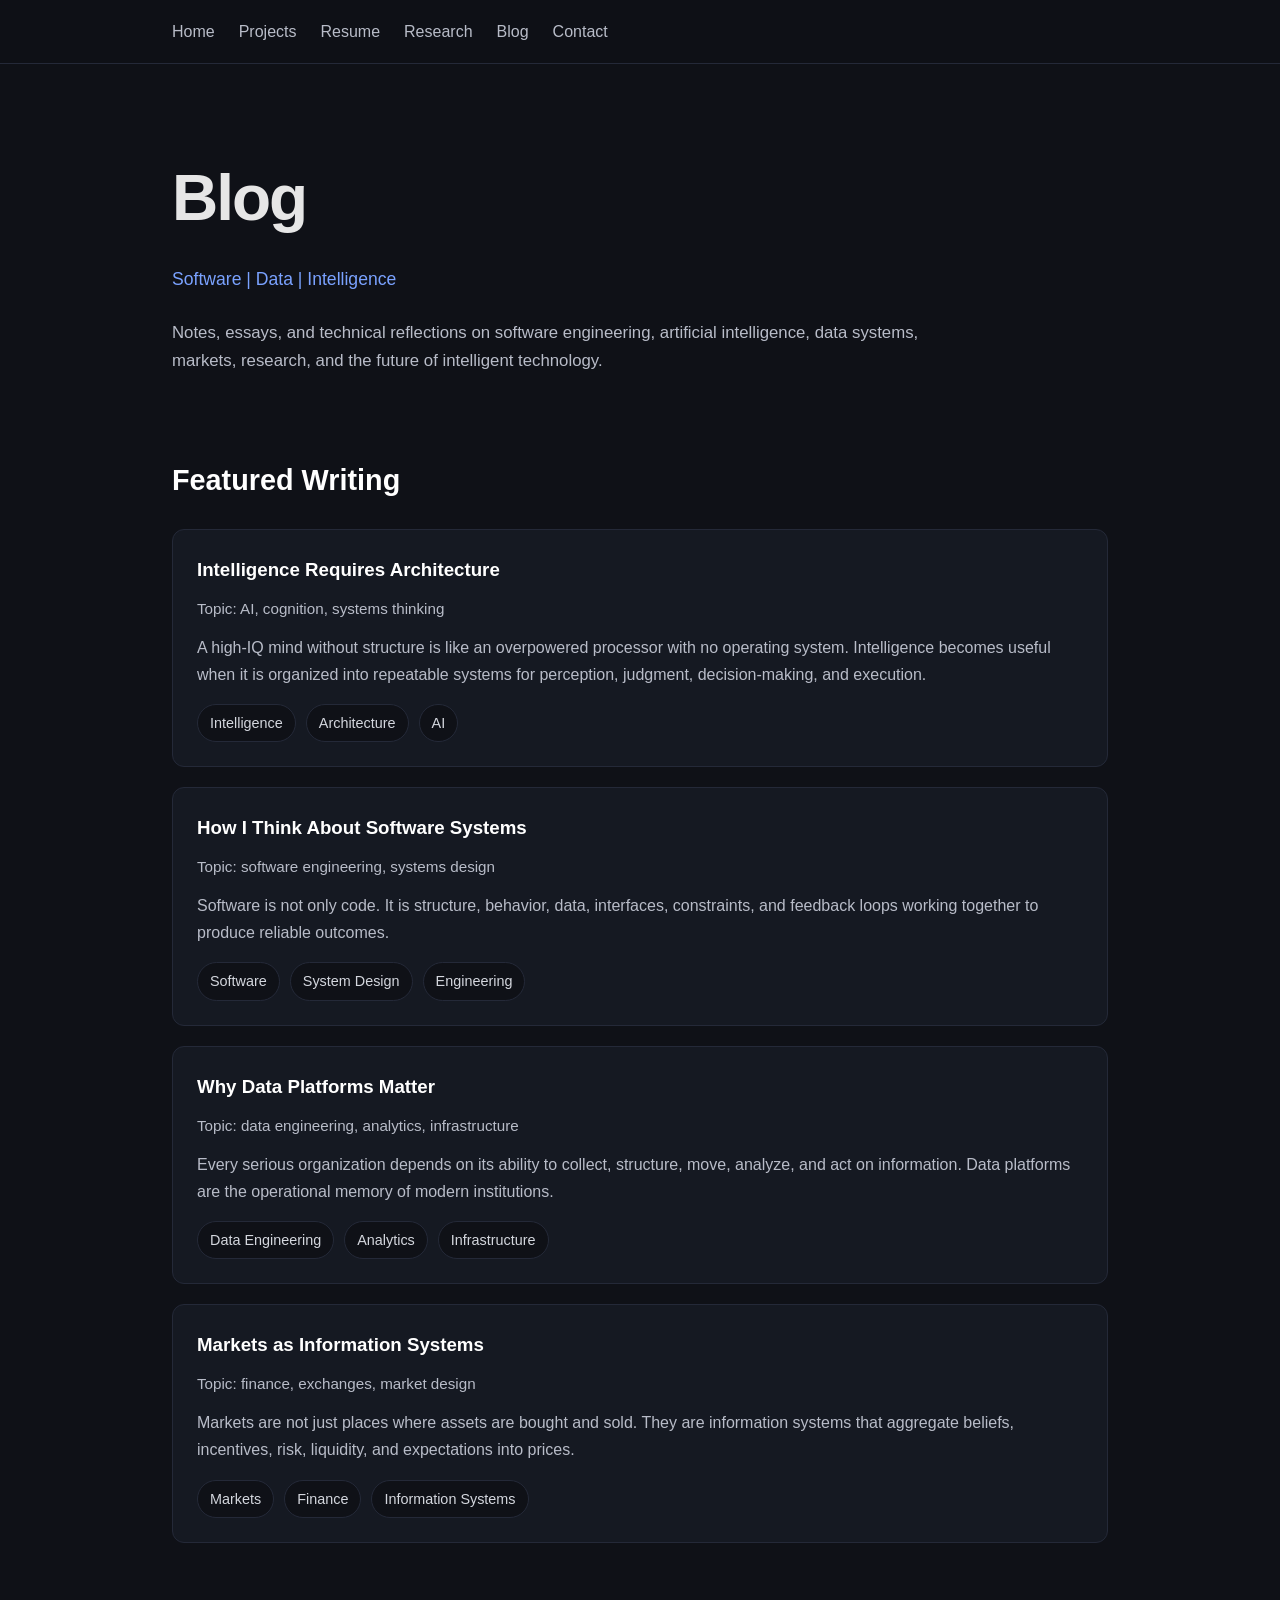
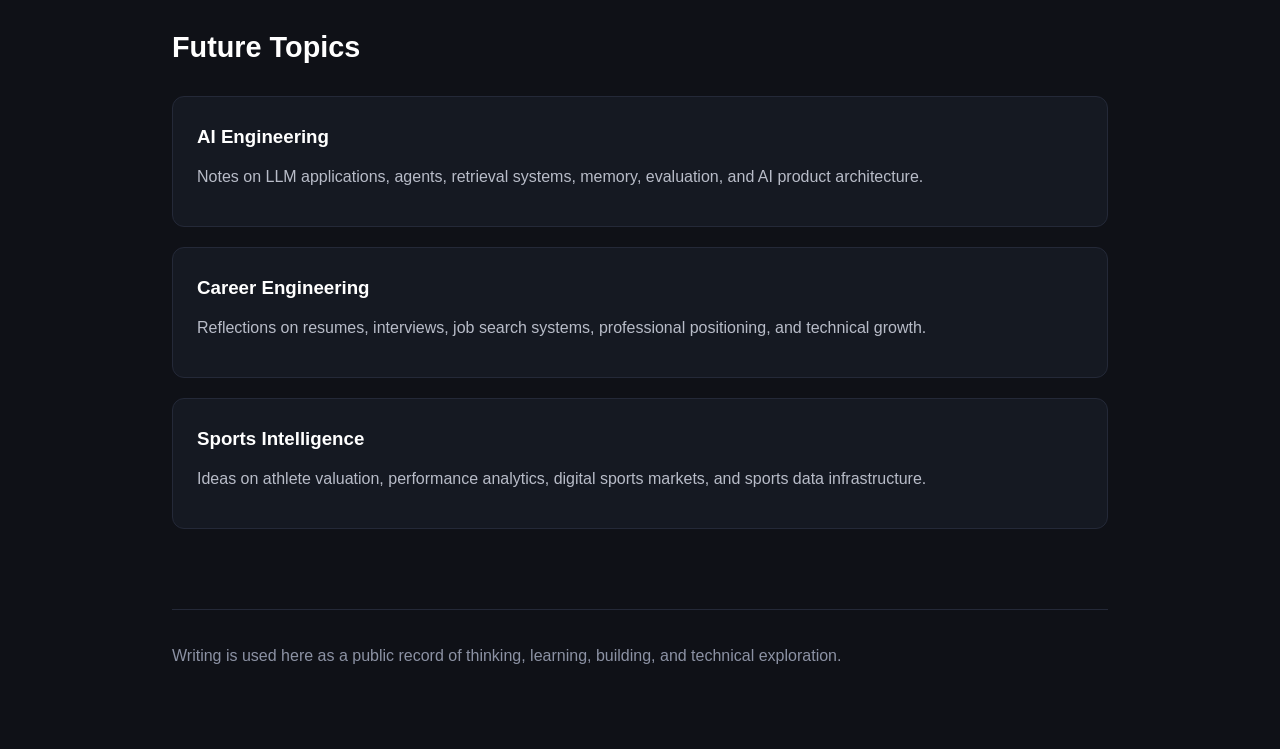
==== blog.html @ 07bf83c1 "Commit" ====
<!DOCTYPE html>
<html lang="en">
<head>
    <meta charset="UTF-8">
    <meta name="viewport" content="width=device-width, initial-scale=1.0">
    <title>Blog | Chase Scallons</title>

    <style>
        * {
            margin: 0;
            padding: 0;
            box-sizing: border-box;
        }

        html {
            scroll-behavior: smooth;
        }

        body {
            background-color: #0f1117;
            color: #e6e6e6;
            font-family: Inter, Arial, sans-serif;
            line-height: 1.7;
        }

        nav {
            position: sticky;
            top: 0;
            background-color: rgba(15,17,23,0.95);
            backdrop-filter: blur(10px);
            border-bottom: 1px solid #242938;
            z-index: 100;
        }

        .nav-container {
            max-width: 1000px;
            margin: auto;
            padding: 18px 32px;
            display: flex;
            gap: 24px;
            flex-wrap: wrap;
        }

        .nav-container a {
            color: #b8bcc8;
            text-decoration: none;
        }

        .nav-container a:hover {
            color: #7aa2ff;
        }

        .container {
            max-width: 1000px;
            margin: auto;
            padding: 80px 32px;
        }

        h1 {
            font-size: 4rem;
            font-weight: 700;
            letter-spacing: -2px;
        }

        .headline {
            color: #7aa2ff;
            font-size: 1.1rem;
            margin-top: 12px;
            margin-bottom: 24px;
            font-weight: 500;
        }

        .intro {
            color: #b8bcc8;
            max-width: 800px;
            font-size: 1.05rem;
        }

        section {
            margin-top: 80px;
        }

        h2 {
            font-size: 1.8rem;
            margin-bottom: 24px;
            color: white;
        }

        .post {
            background: #151922;
            border: 1px solid #242938;
            border-radius: 12px;
            padding: 24px;
            margin-bottom: 20px;
        }

        .post h3 {
            margin-bottom: 10px;
            color: white;
        }

        .post p {
            color: #b8bcc8;
            margin-bottom: 12px;
        }

        .meta {
            color: #8c92a4;
            font-size: 0.95rem;
        }

        .tags {
            display: flex;
            flex-wrap: wrap;
            gap: 10px;
            margin-top: 16px;
        }

        .tag {
            padding: 6px 12px;
            border-radius: 999px;
            background: #0f1117;
            border: 1px solid #242938;
            color: #d4d7de;
            font-size: 0.9rem;
        }

        footer {
            margin-top: 80px;
            border-top: 1px solid #242938;
            padding-top: 32px;
            color: #8c92a4;
        }

        @media (max-width: 768px) {
            h1 {
                font-size: 2.8rem;
            }

            .container {
                padding: 48px 24px;
            }
        }
    </style>
</head>
<body>

<nav>
    <div class="nav-container">
        <a href="index.html">Home</a>
        <a href="projects.html">Projects</a>
        <a href="resume.html">Resume</a>
        <a href="research.html">Research</a>
        <a href="blog.html">Blog</a>
        <a href="contact.html">Contact</a>
    </div>
</nav>

<div class="container">

    <header>
        <h1>Blog</h1>

        <p class="headline">
            Software | Data | Intelligence
        </p>

        <p class="intro">
            Notes, essays, and technical reflections on software engineering,
            artificial intelligence, data systems, markets, research,
            and the future of intelligent technology.
        </p>
    </header>

    <section>
        <h2>Featured Writing</h2>

        <div class="post">
            <h3>Intelligence Requires Architecture</h3>

            <p class="meta">
                Topic: AI, cognition, systems thinking
            </p>

            <p>
                A high-IQ mind without structure is like an overpowered processor
                with no operating system. Intelligence becomes useful when it is
                organized into repeatable systems for perception, judgment,
                decision-making, and execution.
            </p>

            <div class="tags">
                <span class="tag">Intelligence</span>
                <span class="tag">Architecture</span>
                <span class="tag">AI</span>
            </div>
        </div>

        <div class="post">
            <h3>How I Think About Software Systems</h3>

            <p class="meta">
                Topic: software engineering, systems design
            </p>

            <p>
                Software is not only code. It is structure, behavior, data,
                interfaces, constraints, and feedback loops working together
                to produce reliable outcomes.
            </p>

            <div class="tags">
                <span class="tag">Software</span>
                <span class="tag">System Design</span>
                <span class="tag">Engineering</span>
            </div>
        </div>

        <div class="post">
            <h3>Why Data Platforms Matter</h3>

            <p class="meta">
                Topic: data engineering, analytics, infrastructure
            </p>

            <p>
                Every serious organization depends on its ability to collect,
                structure, move, analyze, and act on information. Data platforms
                are the operational memory of modern institutions.
            </p>

            <div class="tags">
                <span class="tag">Data Engineering</span>
                <span class="tag">Analytics</span>
                <span class="tag">Infrastructure</span>
            </div>
        </div>

        <div class="post">
            <h3>Markets as Information Systems</h3>

            <p class="meta">
                Topic: finance, exchanges, market design
            </p>

            <p>
                Markets are not just places where assets are bought and sold.
                They are information systems that aggregate beliefs, incentives,
                risk, liquidity, and expectations into prices.
            </p>

            <div class="tags">
                <span class="tag">Markets</span>
                <span class="tag">Finance</span>
                <span class="tag">Information Systems</span>
            </div>
        </div>
    </section>

    <section>
        <h2>Future Topics</h2>

        <div class="post">
            <h3>AI Engineering</h3>
            <p>
                Notes on LLM applications, agents, retrieval systems,
                memory, evaluation, and AI product architecture.
            </p>
        </div>

        <div class="post">
            <h3>Career Engineering</h3>
            <p>
                Reflections on resumes, interviews, job search systems,
                professional positioning, and technical growth.
            </p>
        </div>

        <div class="post">
            <h3>Sports Intelligence</h3>
            <p>
                Ideas on athlete valuation, performance analytics,
                digital sports markets, and sports data infrastructure.
            </p>
        </div>
    </section>

    <footer>
        <p>
            Writing is used here as a public record of thinking,
            learning, building, and technical exploration.
        </p>
    </footer>

</div>

</body>
</html>
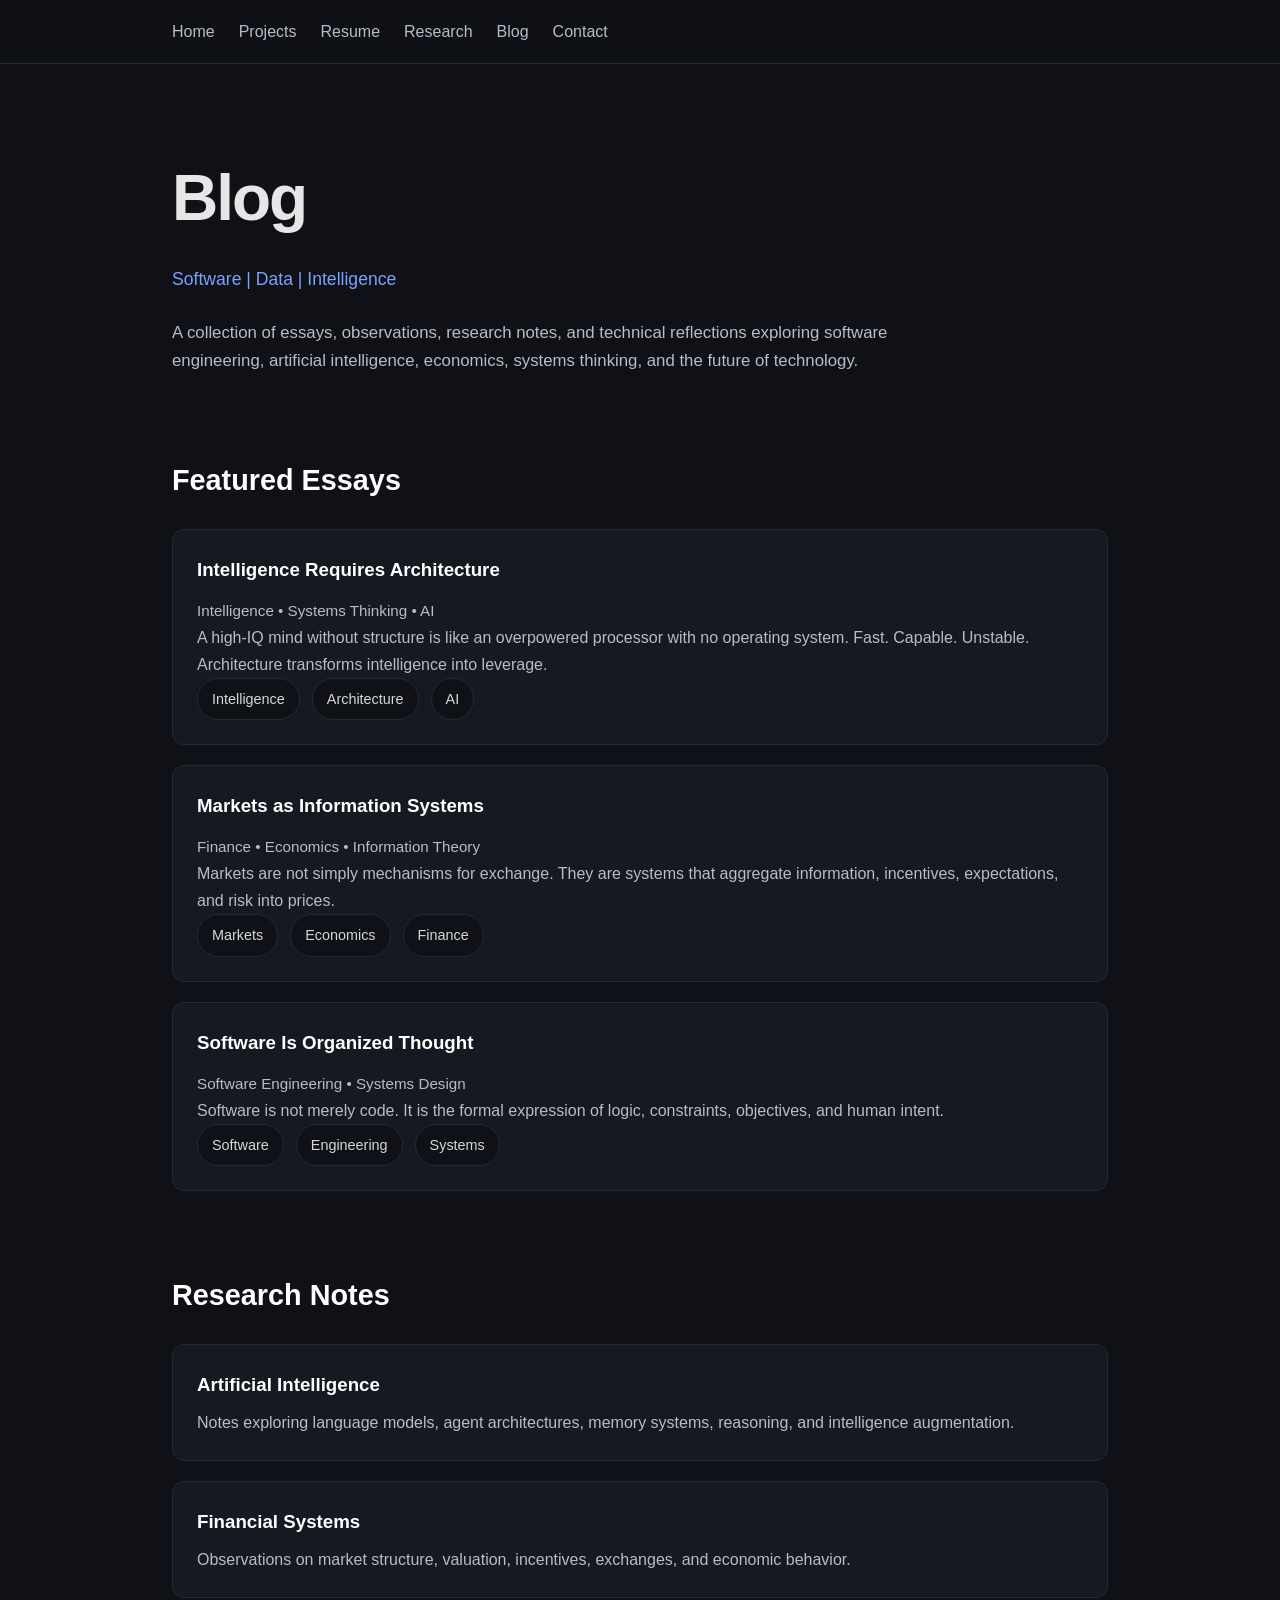
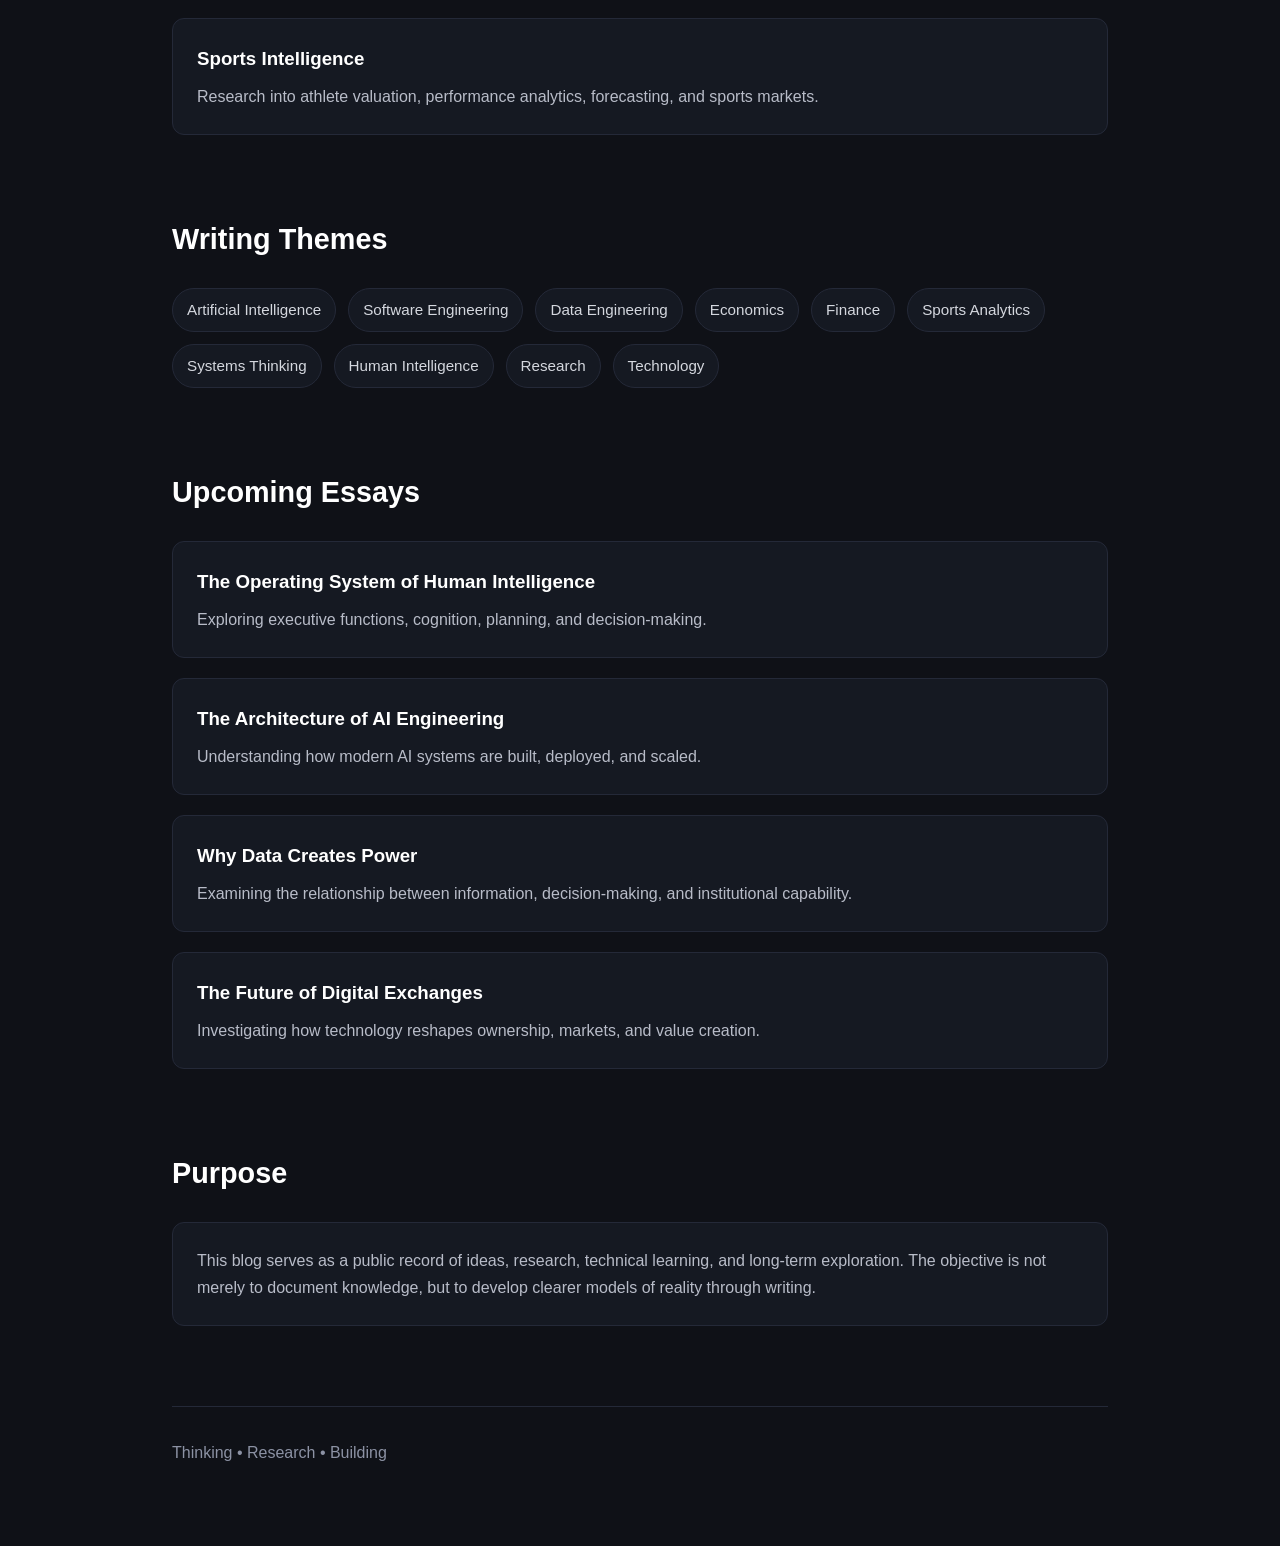
==== commit 09c21681: "Commit rebuild" ====
--- a/blog.html
+++ b/blog.html
@@ -5,160 +5,29 @@
     <meta name="viewport" content="width=device-width, initial-scale=1.0">
     <title>Blog | Chase Scallons</title>
 
-    <style>
-        * {
-            margin: 0;
-            padding: 0;
-            box-sizing: border-box;
-        }
-
-        html {
-            scroll-behavior: smooth;
-        }
-
-        body {
-            background-color: #0f1117;
-            color: #e6e6e6;
-            font-family: Inter, Arial, sans-serif;
-            line-height: 1.7;
-        }
-
-        nav {
-            position: sticky;
-            top: 0;
-            background-color: rgba(15,17,23,0.95);
-            backdrop-filter: blur(10px);
-            border-bottom: 1px solid #242938;
-            z-index: 100;
-        }
-
-        .nav-container {
-            max-width: 1000px;
-            margin: auto;
-            padding: 18px 32px;
-            display: flex;
-            gap: 24px;
-            flex-wrap: wrap;
-        }
-
-        .nav-container a {
-            color: #b8bcc8;
-            text-decoration: none;
-        }
-
-        .nav-container a:hover {
-            color: #7aa2ff;
-        }
-
-        .container {
-            max-width: 1000px;
-            margin: auto;
-            padding: 80px 32px;
-        }
-
-        h1 {
-            font-size: 4rem;
-            font-weight: 700;
-            letter-spacing: -2px;
-        }
-
-        .headline {
-            color: #7aa2ff;
-            font-size: 1.1rem;
-            margin-top: 12px;
-            margin-bottom: 24px;
-            font-weight: 500;
-        }
-
-        .intro {
-            color: #b8bcc8;
-            max-width: 800px;
-            font-size: 1.05rem;
-        }
-
-        section {
-            margin-top: 80px;
-        }
-
-        h2 {
-            font-size: 1.8rem;
-            margin-bottom: 24px;
-            color: white;
-        }
-
-        .post {
-            background: #151922;
-            border: 1px solid #242938;
-            border-radius: 12px;
-            padding: 24px;
-            margin-bottom: 20px;
-        }
-
-        .post h3 {
-            margin-bottom: 10px;
-            color: white;
-        }
-
-        .post p {
-            color: #b8bcc8;
-            margin-bottom: 12px;
-        }
-
-        .meta {
-            color: #8c92a4;
-            font-size: 0.95rem;
-        }
-
-        .tags {
-            display: flex;
-            flex-wrap: wrap;
-            gap: 10px;
-            margin-top: 16px;
-        }
-
-        .tag {
-            padding: 6px 12px;
-            border-radius: 999px;
-            background: #0f1117;
-            border: 1px solid #242938;
-            color: #d4d7de;
-            font-size: 0.9rem;
-        }
-
-        footer {
-            margin-top: 80px;
-            border-top: 1px solid #242938;
-            padding-top: 32px;
-            color: #8c92a4;
-        }
-
-        @media (max-width: 768px) {
-            h1 {
-                font-size: 2.8rem;
-            }
-
-            .container {
-                padding: 48px 24px;
-            }
-        }
-    </style>
+    <meta name="description" content="Essays, research notes, and technical reflections on software, data, intelligence, engineering, finance, and emerging technologies.">
+
+    <link rel="stylesheet" href="assets/css/style.css">
 </head>
 <body>
 
 <nav>
     <div class="nav-container">
+
         <a href="index.html">Home</a>
         <a href="projects.html">Projects</a>
         <a href="resume.html">Resume</a>
         <a href="research.html">Research</a>
         <a href="blog.html">Blog</a>
         <a href="contact.html">Contact</a>
+
     </div>
 </nav>
 
 <div class="container">
 
     <header>
+
         <h1>Blog</h1>
 
         <p class="headline">
@@ -166,130 +35,246 @@
         </p>
 
         <p class="intro">
-            Notes, essays, and technical reflections on software engineering,
-            artificial intelligence, data systems, markets, research,
-            and the future of intelligent technology.
+            A collection of essays, observations,
+            research notes, and technical reflections
+            exploring software engineering,
+            artificial intelligence,
+            economics,
+            systems thinking,
+            and the future of technology.
         </p>
+
     </header>
 
     <section>
-        <h2>Featured Writing</h2>
-
-        <div class="post">
+
+        <h2>Featured Essays</h2>
+
+        <div class="post">
+
             <h3>Intelligence Requires Architecture</h3>
 
             <p class="meta">
-                Topic: AI, cognition, systems thinking
-            </p>
-
-            <p>
-                A high-IQ mind without structure is like an overpowered processor
-                with no operating system. Intelligence becomes useful when it is
-                organized into repeatable systems for perception, judgment,
-                decision-making, and execution.
+                Intelligence • Systems Thinking • AI
+            </p>
+
+            <p>
+                A high-IQ mind without structure is like an overpowered
+                processor with no operating system.
+                Fast. Capable. Unstable.
+                Architecture transforms intelligence into leverage.
             </p>
 
             <div class="tags">
+
                 <span class="tag">Intelligence</span>
                 <span class="tag">Architecture</span>
                 <span class="tag">AI</span>
+
             </div>
-        </div>
-
-        <div class="post">
-            <h3>How I Think About Software Systems</h3>
+
+        </div>
+
+        <div class="post">
+
+            <h3>Markets as Information Systems</h3>
 
             <p class="meta">
-                Topic: software engineering, systems design
-            </p>
-
-            <p>
-                Software is not only code. It is structure, behavior, data,
-                interfaces, constraints, and feedback loops working together
-                to produce reliable outcomes.
+                Finance • Economics • Information Theory
+            </p>
+
+            <p>
+                Markets are not simply mechanisms for exchange.
+                They are systems that aggregate information,
+                incentives, expectations, and risk into prices.
             </p>
 
             <div class="tags">
+
+                <span class="tag">Markets</span>
+                <span class="tag">Economics</span>
+                <span class="tag">Finance</span>
+
+            </div>
+
+        </div>
+
+        <div class="post">
+
+            <h3>Software Is Organized Thought</h3>
+
+            <p class="meta">
+                Software Engineering • Systems Design
+            </p>
+
+            <p>
+                Software is not merely code.
+                It is the formal expression of logic,
+                constraints, objectives,
+                and human intent.
+            </p>
+
+            <div class="tags">
+
                 <span class="tag">Software</span>
-                <span class="tag">System Design</span>
                 <span class="tag">Engineering</span>
+                <span class="tag">Systems</span>
+
             </div>
-        </div>
-
-        <div class="post">
-            <h3>Why Data Platforms Matter</h3>
-
-            <p class="meta">
-                Topic: data engineering, analytics, infrastructure
-            </p>
-
-            <p>
-                Every serious organization depends on its ability to collect,
-                structure, move, analyze, and act on information. Data platforms
-                are the operational memory of modern institutions.
-            </p>
-
-            <div class="tags">
-                <span class="tag">Data Engineering</span>
-                <span class="tag">Analytics</span>
-                <span class="tag">Infrastructure</span>
-            </div>
-        </div>
-
-        <div class="post">
-            <h3>Markets as Information Systems</h3>
-
-            <p class="meta">
-                Topic: finance, exchanges, market design
-            </p>
-
-            <p>
-                Markets are not just places where assets are bought and sold.
-                They are information systems that aggregate beliefs, incentives,
-                risk, liquidity, and expectations into prices.
-            </p>
-
-            <div class="tags">
-                <span class="tag">Markets</span>
-                <span class="tag">Finance</span>
-                <span class="tag">Information Systems</span>
-            </div>
-        </div>
-    </section>
-
-    <section>
-        <h2>Future Topics</h2>
-
-        <div class="post">
-            <h3>AI Engineering</h3>
-            <p>
-                Notes on LLM applications, agents, retrieval systems,
-                memory, evaluation, and AI product architecture.
-            </p>
-        </div>
-
-        <div class="post">
-            <h3>Career Engineering</h3>
-            <p>
-                Reflections on resumes, interviews, job search systems,
-                professional positioning, and technical growth.
-            </p>
-        </div>
-
-        <div class="post">
+
+        </div>
+
+    </section>
+
+    <section>
+
+        <h2>Research Notes</h2>
+
+        <div class="post">
+
+            <h3>Artificial Intelligence</h3>
+
+            <p>
+                Notes exploring language models,
+                agent architectures,
+                memory systems,
+                reasoning,
+                and intelligence augmentation.
+            </p>
+
+        </div>
+
+        <div class="post">
+
+            <h3>Financial Systems</h3>
+
+            <p>
+                Observations on market structure,
+                valuation,
+                incentives,
+                exchanges,
+                and economic behavior.
+            </p>
+
+        </div>
+
+        <div class="post">
+
             <h3>Sports Intelligence</h3>
-            <p>
-                Ideas on athlete valuation, performance analytics,
-                digital sports markets, and sports data infrastructure.
-            </p>
-        </div>
+
+            <p>
+                Research into athlete valuation,
+                performance analytics,
+                forecasting,
+                and sports markets.
+            </p>
+
+        </div>
+
+    </section>
+
+    <section>
+
+        <h2>Writing Themes</h2>
+
+        <div class="skills">
+
+            <span class="skill">Artificial Intelligence</span>
+            <span class="skill">Software Engineering</span>
+            <span class="skill">Data Engineering</span>
+            <span class="skill">Economics</span>
+            <span class="skill">Finance</span>
+            <span class="skill">Sports Analytics</span>
+            <span class="skill">Systems Thinking</span>
+            <span class="skill">Human Intelligence</span>
+            <span class="skill">Research</span>
+            <span class="skill">Technology</span>
+
+        </div>
+
+    </section>
+
+    <section>
+
+        <h2>Upcoming Essays</h2>
+
+        <div class="post">
+
+            <h3>The Operating System of Human Intelligence</h3>
+
+            <p>
+                Exploring executive functions,
+                cognition,
+                planning,
+                and decision-making.
+            </p>
+
+        </div>
+
+        <div class="post">
+
+            <h3>The Architecture of AI Engineering</h3>
+
+            <p>
+                Understanding how modern AI systems are built,
+                deployed,
+                and scaled.
+            </p>
+
+        </div>
+
+        <div class="post">
+
+            <h3>Why Data Creates Power</h3>
+
+            <p>
+                Examining the relationship between information,
+                decision-making,
+                and institutional capability.
+            </p>
+
+        </div>
+
+        <div class="post">
+
+            <h3>The Future of Digital Exchanges</h3>
+
+            <p>
+                Investigating how technology reshapes
+                ownership,
+                markets,
+                and value creation.
+            </p>
+
+        </div>
+
+    </section>
+
+    <section>
+
+        <h2>Purpose</h2>
+
+        <div class="card">
+
+            <p>
+                This blog serves as a public record of ideas,
+                research,
+                technical learning,
+                and long-term exploration.
+                The objective is not merely to document knowledge,
+                but to develop clearer models of reality through writing.
+            </p>
+
+        </div>
+
     </section>
 
     <footer>
+
         <p>
-            Writing is used here as a public record of thinking,
-            learning, building, and technical exploration.
+            Thinking • Research • Building
         </p>
+
     </footer>
 
 </div>
--- a/assets/css/style.css
+++ b/assets/css/style.css
@@ -0,0 +1,213 @@
+* {
+    margin: 0;
+    padding: 0;
+    box-sizing: border-box;
+}
+
+html {
+    scroll-behavior: smooth;
+}
+
+body {
+    background-color: #0f1117;
+    color: #e6e6e6;
+    font-family: Inter, Arial, sans-serif;
+    line-height: 1.7;
+}
+
+nav {
+    position: sticky;
+    top: 0;
+    background-color: rgba(15, 17, 23, 0.95);
+    backdrop-filter: blur(10px);
+    border-bottom: 1px solid #242938;
+    z-index: 100;
+}
+
+.nav-container {
+    max-width: 1000px;
+    margin: auto;
+    padding: 18px 32px;
+    display: flex;
+    gap: 24px;
+    flex-wrap: wrap;
+}
+
+.nav-container a {
+    color: #b8bcc8;
+    text-decoration: none;
+    transition: color 0.2s ease;
+}
+
+.nav-container a:hover {
+    color: #7aa2ff;
+    text-decoration: none;
+}
+
+.container {
+    max-width: 1000px;
+    margin: auto;
+    padding: 80px 32px;
+}
+
+h1 {
+    font-size: 4rem;
+    font-weight: 700;
+    letter-spacing: -2px;
+}
+
+h2 {
+    font-size: 1.8rem;
+    margin-bottom: 24px;
+    color: white;
+}
+
+h3 {
+    margin-bottom: 8px;
+    color: white;
+}
+
+.headline {
+    color: #7aa2ff;
+    font-size: 1.1rem;
+    margin-top: 12px;
+    margin-bottom: 24px;
+    font-weight: 500;
+}
+
+.intro {
+    color: #b8bcc8;
+    max-width: 800px;
+    font-size: 1.05rem;
+}
+
+section {
+    margin-top: 80px;
+}
+
+.card,
+.project,
+.post,
+.research-card {
+    background: #151922;
+    border: 1px solid #242938;
+    border-radius: 12px;
+    padding: 24px;
+    margin-bottom: 20px;
+}
+
+.card p,
+.project p,
+.post p,
+.research-card p {
+    color: #b8bcc8;
+}
+
+.meta,
+.status,
+.date {
+    color: #8c92a4;
+    font-size: 0.95rem;
+    margin-top: 12px;
+}
+
+.skills,
+.tags,
+.links,
+.hero-actions,
+.resume-actions {
+    display: flex;
+    flex-wrap: wrap;
+    gap: 12px;
+}
+
+.skill,
+.tag {
+    padding: 8px 14px;
+    background: #151922;
+    border: 1px solid #242938;
+    border-radius: 999px;
+    color: #d4d7de;
+    font-size: 0.95rem;
+}
+
+.tag {
+    background: #0f1117;
+    font-size: 0.9rem;
+}
+
+.button {
+    display: inline-block;
+    padding: 12px 18px;
+    border-radius: 10px;
+    border: 1px solid #242938;
+    background: #151922;
+    color: #e6e6e6;
+    text-decoration: none;
+    transition: all 0.2s ease;
+}
+
+.button:hover {
+    border-color: #7aa2ff;
+    color: #7aa2ff;
+    text-decoration: none;
+}
+
+a {
+    color: #7aa2ff;
+    text-decoration: none;
+}
+
+a:hover {
+    text-decoration: underline;
+}
+
+ul {
+    margin-left: 20px;
+    color: #b8bcc8;
+}
+
+li {
+    margin-bottom: 10px;
+}
+
+footer {
+    margin-top: 80px;
+    border-top: 1px solid #242938;
+    padding-top: 32px;
+    color: #8c92a4;
+}
+
+.contact-grid {
+    display: grid;
+    gap: 20px;
+}
+
+.contact-link {
+    color: #7aa2ff;
+    text-decoration: none;
+    word-break: break-word;
+}
+
+.contact-link:hover {
+    text-decoration: underline;
+}
+
+.availability {
+    color: #d4d7de;
+}
+
+@media (max-width: 768px) {
+    h1 {
+        font-size: 2.8rem;
+    }
+
+    .container {
+        padding: 48px 24px;
+    }
+
+    .nav-container {
+        padding: 16px 24px;
+        gap: 16px;
+    }
+}
